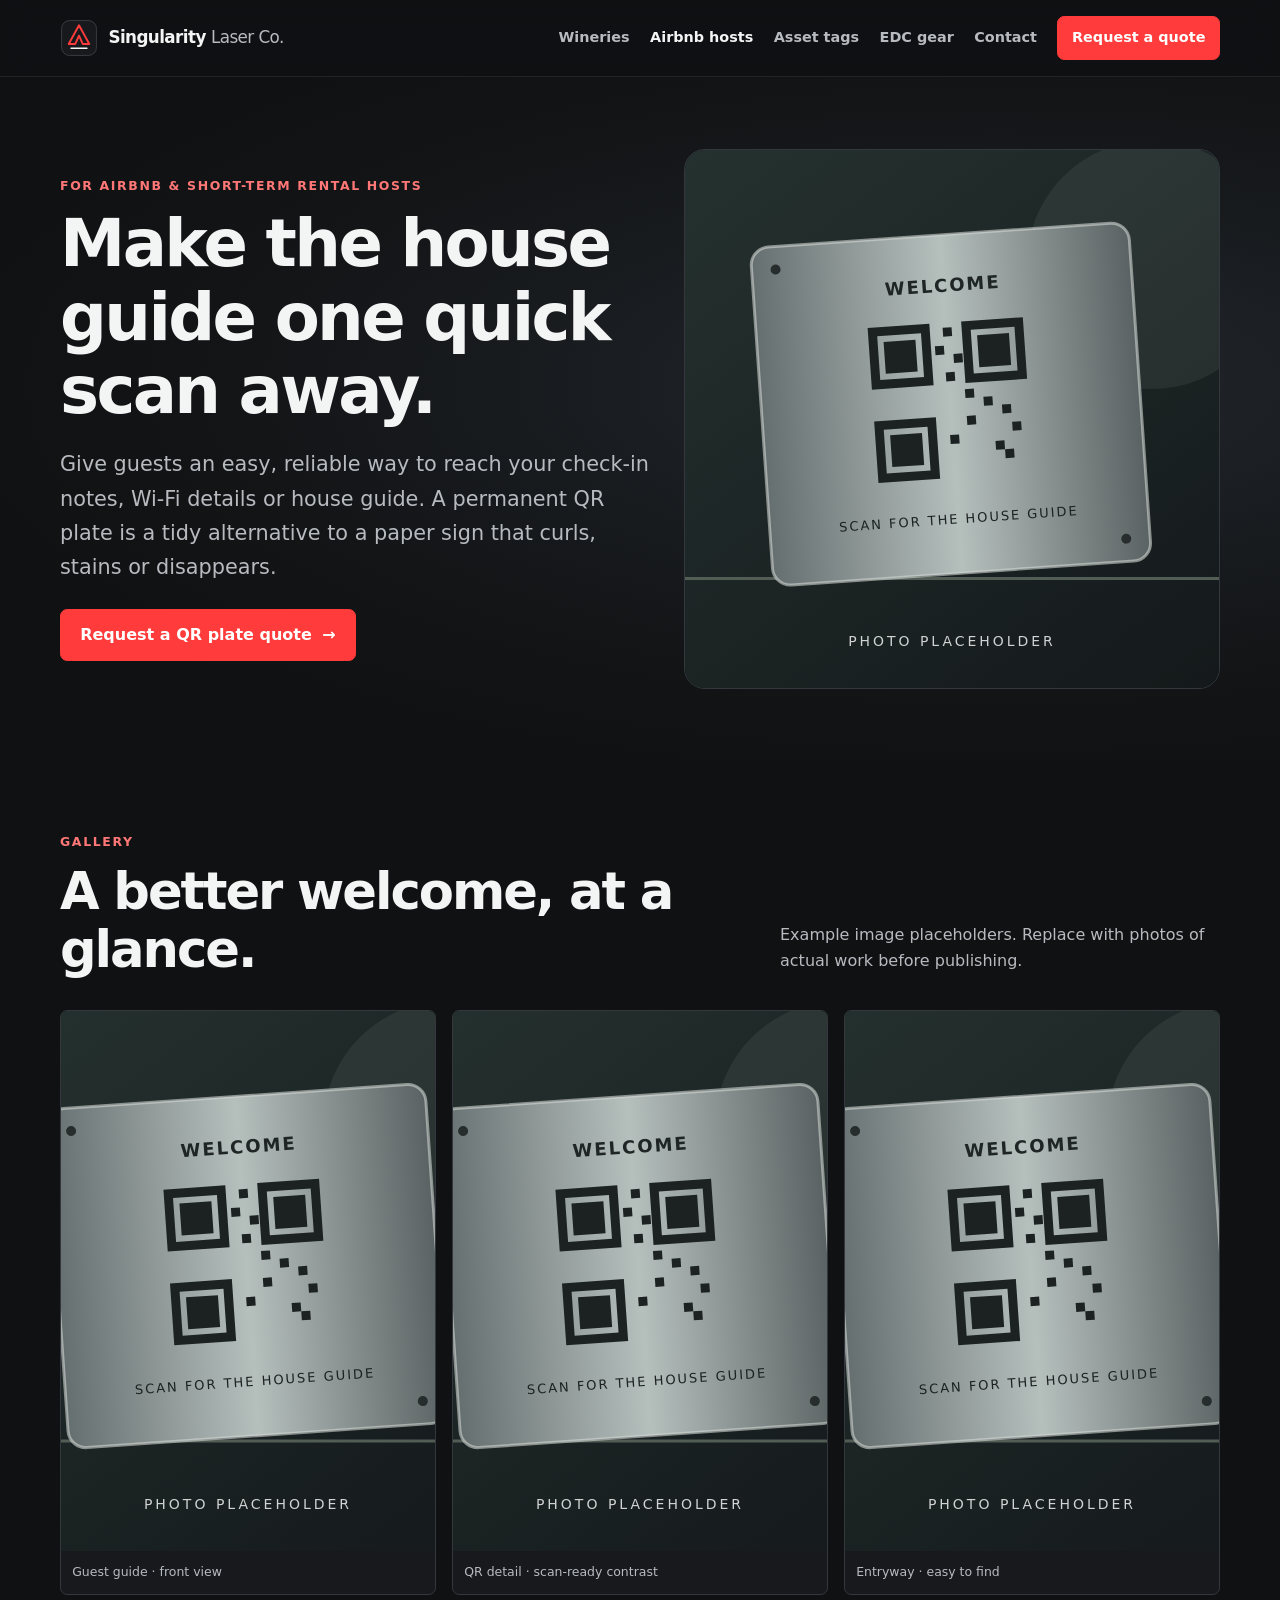
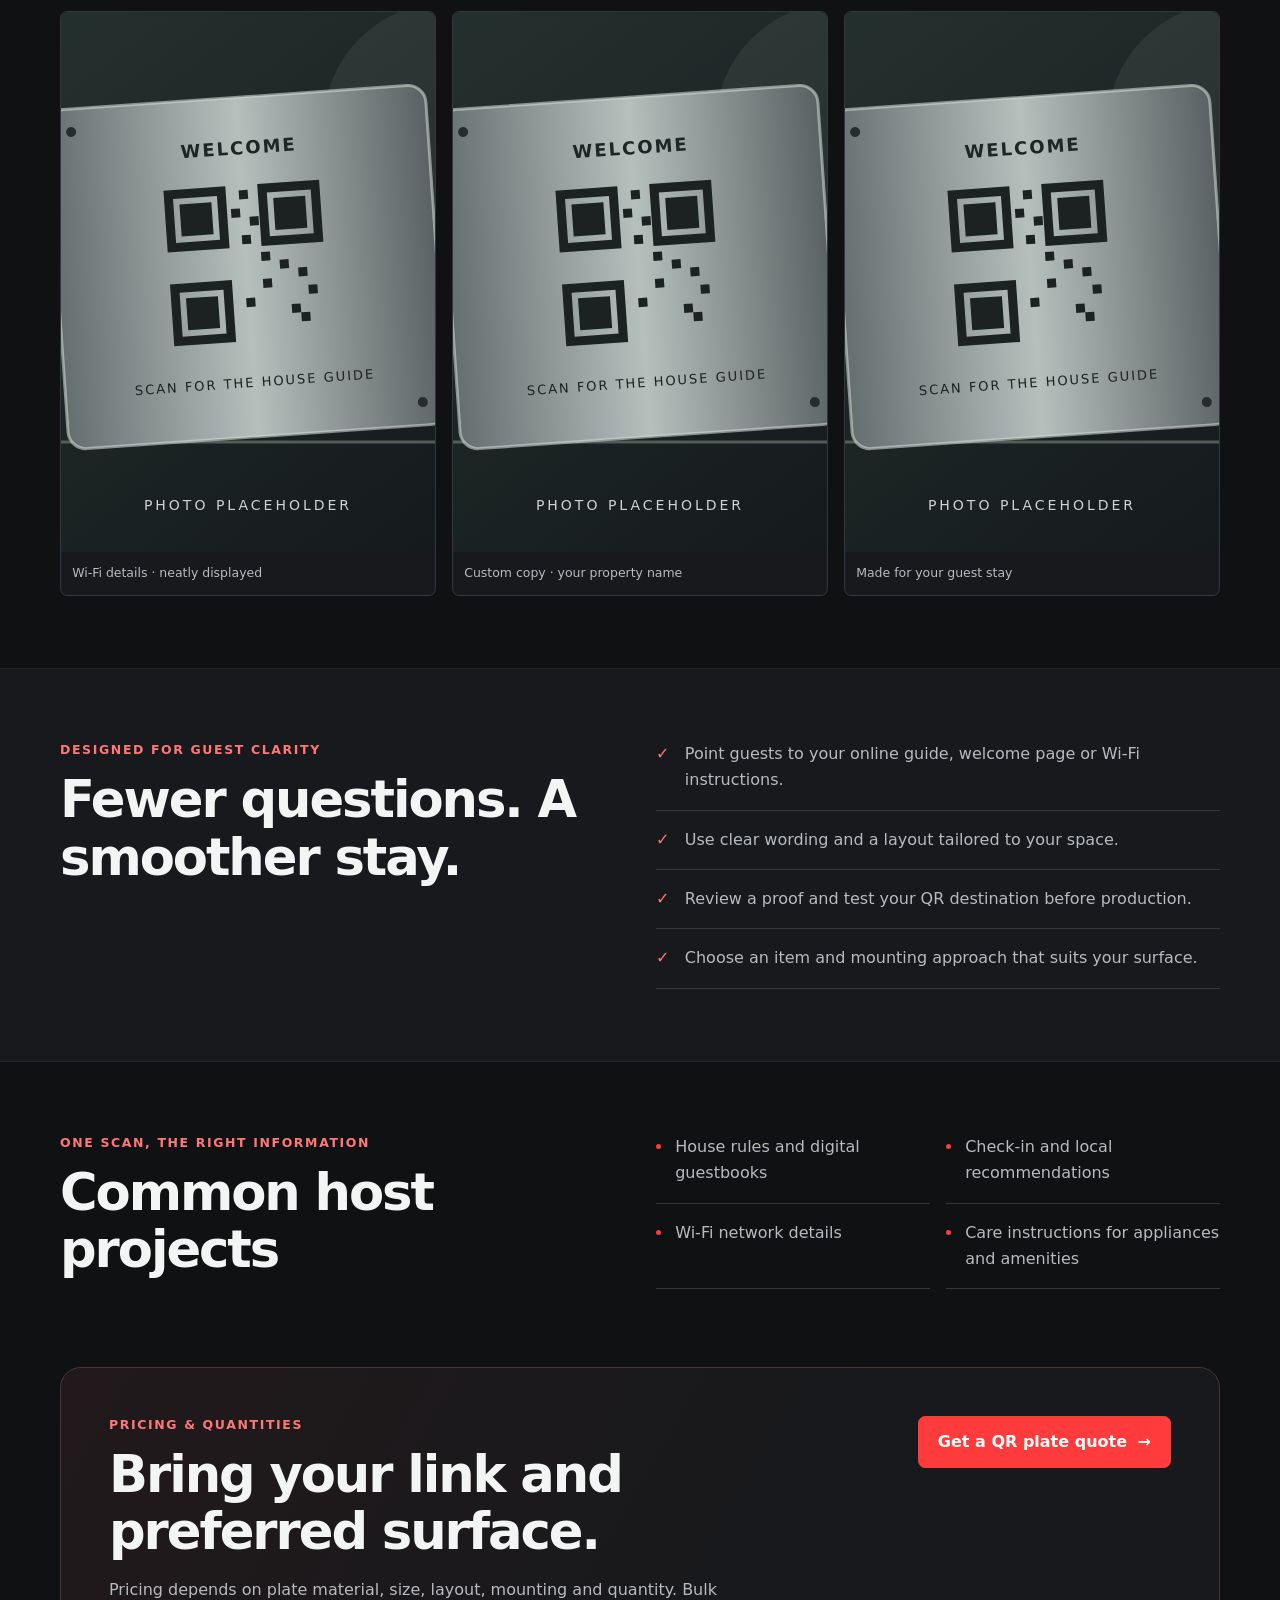
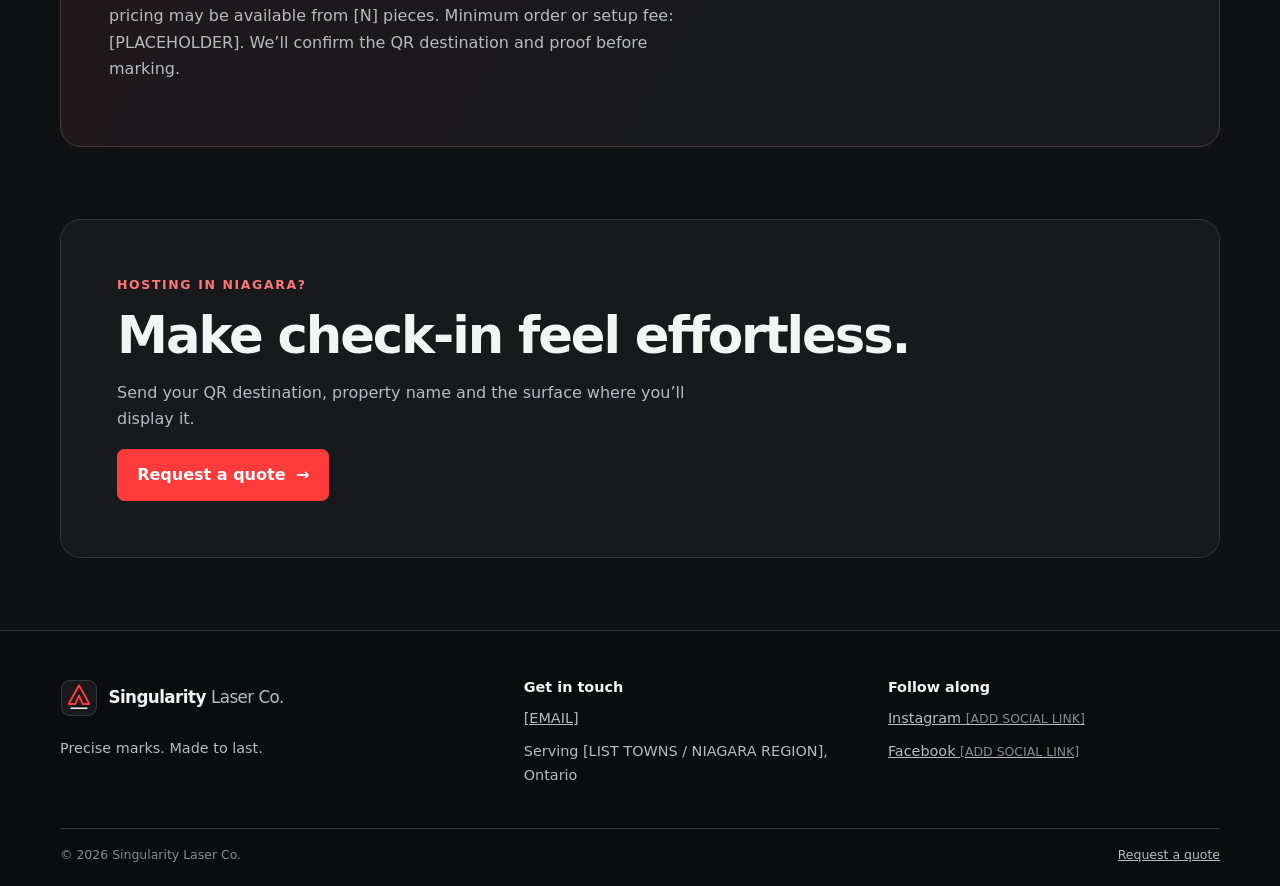
==== airbnb-qr-plates.html @ 9af8d46c "first commit" ====
<!doctype html>
<html lang="en-CA">
<head>
  <meta charset="utf-8"><meta name="viewport" content="width=device-width, initial-scale=1">
  <title>Custom Airbnb QR Code Plates in Niagara | Singularity Laser Co.</title>
  <meta name="description" content="Help Niagara short-term rental guests find your house guide with a durable custom QR plate. Share your link and item preference for a quote.">
  <meta name="theme-color" content="#101113"><link rel="canonical" href="https://[PLACEHOLDER]/airbnb-qr-plates.html">
  <meta property="og:type" content="website"><meta property="og:title" content="Custom Airbnb QR Code Plates in Niagara"><meta property="og:description" content="A durable, easy-to-find QR plate for your Niagara rental's guest guide."><meta property="og:url" content="https://[PLACEHOLDER]/airbnb-qr-plates.html"><meta property="og:image" content="https://[PLACEHOLDER]/assets/images/airbnb-qr-plate.svg">
  <link rel="icon" href="assets/icons/favicon.svg" type="image/svg+xml"><link rel="stylesheet" href="style.css"><script src="script.js" defer></script>
</head>
<body>
  <a class="skip-link" href="#main">Skip to content</a>
  <header class="site-header"><div class="container header-inner"><a class="brand" href="index.html" aria-label="Singularity Laser Co. home"><img src="assets/icons/logo.svg" width="42" height="42" alt=""><span>Singularity <span class="brand-light">Laser Co.</span></span></a><button class="menu-toggle" type="button" aria-expanded="false" aria-controls="primary-nav"><span class="sr-only">Toggle navigation</span><span class="menu-icon" aria-hidden="true"></span></button><nav class="site-nav" id="primary-nav" aria-label="Main navigation"><a href="winery-glassware.html">Wineries</a><a href="airbnb-qr-plates.html" aria-current="page">Airbnb hosts</a><a href="asset-tags.html">Asset tags</a><a href="edc-gear.html">EDC gear</a><a href="contact.html">Contact</a><a class="button button-small" href="contact.html#quote">Request a quote</a></nav></div></header>
  <main id="main">
    <section class="page-hero"><div class="container page-hero-grid"><div><p class="eyebrow">For Airbnb &amp; short-term rental hosts</p><h1>Make the house guide one quick scan away.</h1><p class="lead">Give guests an easy, reliable way to reach your check-in notes, Wi-Fi details or house guide. A permanent QR plate is a tidy alternative to a paper sign that curls, stains or disappears.</p><a class="button" href="contact.html#quote">Request a QR plate quote <span aria-hidden="true">→</span></a></div><img src="assets/images/airbnb-qr-plate.svg" width="720" height="540" alt="Placeholder illustration of a metal rental guest-guide QR plate"></div></section>
    <section class="section"><div class="container"><div class="section-heading"><div><p class="eyebrow">Gallery</p><h2>A better welcome, at a glance.</h2></div><p>Example image placeholders. Replace with photos of actual work before publishing.</p></div><div class="gallery-grid">
      <figure><img src="assets/images/airbnb-qr-plate.svg" width="720" height="540" loading="lazy" alt="Placeholder photo: front view of an engraved guest-guide QR plate"><figcaption>Guest guide · front view</figcaption></figure><figure><img src="assets/images/airbnb-qr-plate.svg" width="720" height="540" loading="lazy" alt="Placeholder photo: close detail of a QR code engraved on metal"><figcaption>QR detail · scan-ready contrast</figcaption></figure><figure><img src="assets/images/airbnb-qr-plate.svg" width="720" height="540" loading="lazy" alt="Placeholder photo: plate displayed beside a short-term rental entry"><figcaption>Entryway · easy to find</figcaption></figure><figure><img src="assets/images/airbnb-qr-plate.svg" width="720" height="540" loading="lazy" alt="Placeholder photo: rental Wi-Fi information plate on a table"><figcaption>Wi-Fi details · neatly displayed</figcaption></figure><figure><img src="assets/images/airbnb-qr-plate.svg" width="720" height="540" loading="lazy" alt="Placeholder photo: custom branded QR plate for a Niagara rental"><figcaption>Custom copy · your property name</figcaption></figure><figure><img src="assets/images/airbnb-qr-plate.svg" width="720" height="540" loading="lazy" alt="Placeholder photo: durable engraved QR plate ready for a rental host"><figcaption>Made for your guest stay</figcaption></figure>
    </div></div></section>
    <section class="section section-muted"><div class="container detail-grid"><div><p class="eyebrow">Designed for guest clarity</p><h2>Fewer questions. A smoother stay.</h2></div><ul class="benefit-list"><li>Point guests to your online guide, welcome page or Wi-Fi instructions.</li><li>Use clear wording and a layout tailored to your space.</li><li>Review a proof and test your QR destination before production.</li><li>Choose an item and mounting approach that suits your surface.</li></ul></div></section>
    <section class="section"><div class="container use-grid"><div><p class="eyebrow">One scan, the right information</p><h2>Common host projects</h2></div><ul class="use-list"><li>House rules and digital guestbooks</li><li>Check-in and local recommendations</li><li>Wi-Fi network details</li><li>Care instructions for appliances and amenities</li></ul></div></section>
    <section class="section pricing-section"><div class="container pricing-panel"><div><p class="eyebrow">Pricing &amp; quantities</p><h2>Bring your link and preferred surface.</h2><p>Pricing depends on plate material, size, layout, mounting and quantity. Bulk pricing may be available from [N] pieces. Minimum order or setup fee: [PLACEHOLDER]. We’ll confirm the QR destination and proof before marking.</p></div><a class="button" href="contact.html#quote">Get a QR plate quote <span aria-hidden="true">→</span></a></div></section>
    <section class="section final-cta"><div class="container"><p class="eyebrow">Hosting in Niagara?</p><h2>Make check-in feel effortless.</h2><p>Send your QR destination, property name and the surface where you’ll display it.</p><a class="button" href="contact.html#quote">Request a quote <span aria-hidden="true">→</span></a></div></section>
  </main>
  <footer class="site-footer"><div class="container footer-grid"><div><a class="brand" href="index.html"><img src="assets/icons/logo.svg" width="38" height="38" alt=""><span>Singularity <span class="brand-light">Laser Co.</span></span></a><p class="footer-tagline">Precise marks. Made to last.</p></div><div><h2>Get in touch</h2><a href="mailto:[EMAIL]">[EMAIL]</a><p>Serving [LIST TOWNS / NIAGARA REGION], Ontario</p></div><div><h2>Follow along</h2><a href="[INSTAGRAM URL]">Instagram <span class="fine-print">[ADD SOCIAL LINK]</span></a><a href="[FACEBOOK URL]">Facebook <span class="fine-print">[ADD SOCIAL LINK]</span></a></div></div><div class="container footer-bottom"><span>© <span data-year>2026</span> Singularity Laser Co.</span><a href="contact.html">Request a quote</a></div></footer>
</body></html>
---- style.css ----
:root {
  color-scheme: dark;
  --color-bg: #101113;
  --color-surface: #17191c;
  --color-surface-raised: #1d2024;
  --color-text: #f3f4f4;
  --color-muted: #b7bbc0;
  --color-subtle: #858b92;
  --color-accent: #ff3b3b;
  --color-border: #34383e;
  --font-body: Inter, ui-sans-serif, system-ui, -apple-system, BlinkMacSystemFont, "Segoe UI", sans-serif;
  --text-xs: .78rem;
  --text-sm: .9rem;
  --text-base: 1rem;
  --text-lg: 1.15rem;
  --text-xl: clamp(1.35rem, 2vw, 1.8rem);
  --text-2xl: clamp(2rem, 4vw, 3.2rem);
  --text-display: clamp(2.6rem, 6vw, 5rem);
  --space-1: .5rem;
  --space-2: 1rem;
  --space-3: 1.5rem;
  --space-4: 2rem;
  --space-5: 3rem;
  --space-6: 4.5rem;
  --space-7: 6rem;
  --radius-sm: .45rem;
  --radius-md: .9rem;
  --radius-lg: 1.3rem;
  --content-width: 1160px;
}

* { box-sizing: border-box; }
html { scroll-behavior: smooth; scroll-padding-top: 6rem; }
body { margin: 0; background: var(--color-bg); color: var(--color-text); font-family: var(--font-body); font-size: var(--text-base); line-height: 1.65; }
img { display: block; max-width: 100%; }
a { color: inherit; }
a:hover { color: var(--color-text); }
button, input, textarea { font: inherit; }
::selection { background: var(--color-accent); color: #fff; }
:focus-visible { outline: 3px solid var(--color-accent); outline-offset: 4px; }
.container { width: min(var(--content-width), calc(100% - 2.5rem)); margin-inline: auto; }
.sr-only { position: absolute; width: 1px; height: 1px; padding: 0; margin: -1px; overflow: hidden; clip: rect(0, 0, 0, 0); white-space: nowrap; border: 0; }
.skip-link { position: absolute; z-index: 20; top: .7rem; left: .7rem; padding: .7rem 1rem; background: var(--color-text); color: var(--color-bg); transform: translateY(-160%); }
.skip-link:focus { transform: translateY(0); }
.site-header { position: sticky; z-index: 10; top: 0; background: rgb(16 17 19 / 95%); border-bottom: 1px solid rgb(255 255 255 / 8%); backdrop-filter: blur(14px); }
.header-inner { min-height: 76px; display: flex; align-items: center; justify-content: space-between; gap: var(--space-3); }
.brand { display: inline-flex; align-items: center; gap: .65rem; color: var(--color-text); text-decoration: none; font-size: 1.05rem; font-weight: 750; letter-spacing: -.035em; white-space: nowrap; }
.brand img { width: 38px; height: 38px; }
.brand-light { color: var(--color-muted); font-weight: 450; }
.site-nav { display: flex; align-items: center; gap: clamp(.8rem, 1.6vw, 1.5rem); }
.site-nav a { color: var(--color-muted); text-decoration: none; font-size: var(--text-sm); font-weight: 550; white-space: nowrap; }
.site-nav a:hover, .site-nav a[aria-current="page"] { color: var(--color-text); }
.menu-toggle { display: none; border: 1px solid var(--color-border); background: transparent; color: var(--color-text); border-radius: var(--radius-sm); width: 44px; height: 44px; align-items: center; justify-content: center; cursor: pointer; }
.menu-icon, .menu-icon::before, .menu-icon::after { display: block; width: 19px; height: 2px; background: currentColor; position: relative; }
.menu-icon::before, .menu-icon::after { content: ""; position: absolute; left: 0; }
.menu-icon::before { top: -6px; }.menu-icon::after { top: 6px; }
.button { display: inline-flex; min-height: 50px; align-items: center; justify-content: center; gap: .65rem; padding: .75rem 1.2rem; border: 1px solid var(--color-accent); border-radius: var(--radius-sm); background: var(--color-accent); color: #fff !important; text-decoration: none; font-weight: 750; transition: background .18s ease, transform .18s ease, border-color .18s ease; }
.button:hover { background: #e72e2e; border-color: #e72e2e; transform: translateY(-2px); }
.button-small { min-height: 40px; padding: .55rem .85rem; font-size: var(--text-sm) !important; }
.text-link { color: var(--color-text); text-decoration-color: var(--color-accent); text-decoration-thickness: 2px; text-underline-offset: .3em; font-weight: 650; }
.text-link:hover { color: var(--color-accent); }
.eyebrow { margin: 0 0 .8rem; color: #ff7777; font-size: var(--text-xs); font-weight: 800; letter-spacing: .13em; line-height: 1.4; text-transform: uppercase; }
h1, h2, h3, p { margin-top: 0; }
h1, h2, h3 { line-height: 1.12; letter-spacing: -.04em; }
h1 { margin-bottom: 1.25rem; font-size: var(--text-display); }
h2 { margin-bottom: 1rem; font-size: var(--text-2xl); }
h3 { margin-bottom: .65rem; font-size: var(--text-lg); }
p { color: var(--color-muted); }
.lead { max-width: 650px; font-size: clamp(1.1rem, 2vw, 1.3rem); }
.hero { position: relative; overflow: hidden; padding: clamp(4rem, 9vw, 8rem) 0; background: radial-gradient(ellipse at 79% 40%, #24282d 0, #15171a 39%, #101113 73%); }
.hero-grid { display: grid; align-items: center; gap: var(--space-5); }
.hero-copy { max-width: 680px; }
.hero h1 { max-width: 760px; }
.hero-subline { max-width: 600px; margin-bottom: var(--space-3); font-size: clamp(1.15rem, 2vw, 1.35rem); }
.hero-actions { display: flex; align-items: center; flex-wrap: wrap; gap: 1.4rem; }
.hero-note { margin: 1.5rem 0 0; color: var(--color-subtle); font-size: var(--text-sm); }
.hero-art { position: relative; overflow: hidden; border: 1px solid #44494f; border-radius: var(--radius-lg); box-shadow: 0 25px 90px rgb(0 0 0 / 35%); }
.hero-art img { width: 100%; height: auto; aspect-ratio: 4 / 3; object-fit: cover; }
.image-label { position: absolute; right: 1rem; bottom: 1rem; padding: .45rem .7rem; border: 1px solid rgb(255 255 255 / 20%); border-radius: 2px; background: rgb(16 17 19 / 78%); color: var(--color-text); font-size: .65rem; letter-spacing: .12em; }
.section { padding: var(--space-6) 0; }
.section-muted { background: var(--color-surface); border-block: 1px solid rgb(255 255 255 / 5%); }
.section-heading { display: flex; align-items: end; justify-content: space-between; gap: var(--space-4); margin-bottom: var(--space-4); }
.section-heading h2 { margin-bottom: 0; }
.section-heading > p { max-width: 440px; margin-bottom: .2rem; }
.portfolio-grid { display: grid; grid-template-columns: 1fr; gap: 1rem; }
.portfolio-card { overflow: hidden; border: 1px solid var(--color-border); border-radius: var(--radius-md); background: var(--color-surface); transition: transform .2s ease, border-color .2s ease, box-shadow .2s ease; }
.portfolio-card:hover { transform: translateY(-4px); border-color: #666d75; box-shadow: 0 16px 38px rgb(0 0 0 / 24%); }
.portfolio-card > a { display: block; height: 100%; text-decoration: none; }
.portfolio-card img { width: 100%; aspect-ratio: 4 / 3; object-fit: cover; }
.card-copy { padding: 1.25rem; }
.card-copy h3 { color: var(--color-text); }
.card-copy p { min-height: 3.3em; margin-bottom: 1rem; font-size: var(--text-sm); }
.card-copy .text-link { font-size: var(--text-sm); }
.steps { display: grid; grid-template-columns: 1fr; gap: 1rem; margin: 0; padding: 0; list-style: none; }
.steps li { padding: 1.35rem; border: 1px solid var(--color-border); border-radius: var(--radius-md); background: var(--color-bg); }
.step-number { display: inline-block; margin-bottom: 1.25rem; color: #ff7777; font-size: var(--text-sm); font-weight: 800; letter-spacing: .1em; }
.steps h3 { font-size: 1.05rem; }.steps p { margin: 0; font-size: var(--text-sm); }
.capabilities-grid, .detail-grid, .use-grid { display: grid; gap: var(--space-4); align-items: start; }
.capabilities-grid > div:first-child { max-width: 460px; }
.material-panel { padding: 1.5rem; border: 1px solid var(--color-border); border-radius: var(--radius-md); background: var(--color-surface); }
.material-list { display: grid; grid-template-columns: 1fr 1fr; gap: .9rem 1rem; margin: 0 0 1.4rem; padding: 0; list-style: none; }
.material-list li { color: var(--color-text); font-weight: 650; }
.material-list li::before { content: "↗"; margin-right: .55rem; color: var(--color-accent); }
.material-note { display: block; padding-left: 1.4rem; color: var(--color-subtle); font-size: .68rem; font-weight: 500; }
.fine-print { color: var(--color-subtle); font-size: var(--text-xs); }
.fine-print strong { color: var(--color-muted); }
.pricing-section { padding-top: 0; }
.pricing-panel { display: flex; flex-direction: column; justify-content: space-between; gap: var(--space-4); padding: clamp(1.5rem, 4vw, 3rem); border: 1px solid #493638; border-radius: var(--radius-lg); background: linear-gradient(120deg, #21191b, #17191c 64%); }
.pricing-panel > div:first-child { max-width: 610px; }
.price-points { display: grid; gap: 1rem; align-content: start; }
.price-points p { margin: 0; }.price-points p:not(.fine-print) { display: flex; flex-direction: column; gap: .1rem; }
.price-points p span { color: var(--color-muted); font-size: var(--text-sm); }
.price-points strong { color: var(--color-text); font-size: 1.4rem; }
.price-points .fine-print { margin-bottom: .5rem; }
.testimonial-grid { display: grid; gap: 1rem; }
blockquote { margin: 0; padding: 1.5rem; border: 1px solid var(--color-border); border-radius: var(--radius-md); background: var(--color-surface); }
blockquote p { color: var(--color-text); font-size: var(--text-lg); }
blockquote cite { color: var(--color-text); font-size: var(--text-sm); font-style: normal; font-weight: 700; }
blockquote cite span { color: var(--color-subtle); font-weight: 450; }
.about-section { background: var(--color-surface); }
.about-grid { display: grid; align-items: center; gap: var(--space-4); }
.about-photo { width: 100%; max-height: 440px; aspect-ratio: 5 / 4; object-fit: cover; border: 1px solid var(--color-border); border-radius: var(--radius-md); }
.site-footer { padding: var(--space-5) 0 1.25rem; background: #0b0c0d; border-top: 1px solid var(--color-border); }
.footer-grid { display: grid; gap: var(--space-4); padding-bottom: var(--space-4); }
.footer-grid h2 { margin-bottom: .75rem; font-size: var(--text-sm); letter-spacing: 0; }
.footer-grid p, .footer-grid > div > a:not(.brand) { display: block; margin-bottom: .55rem; color: var(--color-muted); font-size: var(--text-sm); }
.footer-grid a:hover, .footer-bottom a:hover { color: var(--color-accent); }
.footer-tagline { margin: .75rem 0 0; font-size: var(--text-sm); }
.footer-bottom { display: flex; justify-content: space-between; gap: 1rem; padding-top: 1rem; border-top: 1px solid var(--color-border); color: var(--color-subtle); font-size: var(--text-xs); }
.footer-bottom a { color: var(--color-muted); }
.page-hero { padding: var(--space-6) 0; background: radial-gradient(ellipse at 78% 45%, #22262b, #121416 57%, #101113 78%); }
.page-hero-grid { display: grid; align-items: center; gap: var(--space-4); }
.page-hero-grid > div { max-width: 650px; }
.page-hero-grid img { width: 100%; aspect-ratio: 4 / 3; object-fit: cover; border: 1px solid var(--color-border); border-radius: var(--radius-lg); }
.page-hero h1 { font-size: clamp(2.5rem, 5.2vw, 4.1rem); }
.page-hero .lead { margin-bottom: 1.5rem; }
.gallery-grid { display: grid; grid-template-columns: 1fr 1fr; gap: .8rem; }
.gallery-grid figure { overflow: hidden; margin: 0; border: 1px solid var(--color-border); border-radius: var(--radius-sm); background: var(--color-surface); }
.gallery-grid img { width: 100%; aspect-ratio: 4 / 3; object-fit: cover; }
.gallery-grid figcaption { padding: .7rem; color: var(--color-muted); font-size: var(--text-xs); }
.benefit-list, .use-list { display: grid; gap: 1rem; margin: 0; padding: 0; list-style: none; }
.benefit-list li, .use-list li { position: relative; padding: 0 0 1rem 1.8rem; border-bottom: 1px solid var(--color-border); color: var(--color-muted); }
.benefit-list li::before { content: "✓"; position: absolute; left: 0; color: #ff7777; font-weight: 800; }
.use-list { grid-template-columns: 1fr; }
.use-list li { padding-left: 1.2rem; }
.use-list li::before { content: ""; position: absolute; top: .63em; left: 0; width: 5px; height: 5px; border-radius: 50%; background: var(--color-accent); }
.pricing-panel > .button { align-self: flex-start; }
.final-cta { padding-top: 0; }
.final-cta .container { padding: clamp(1.75rem, 5vw, 3.5rem); border: 1px solid var(--color-border); border-radius: var(--radius-lg); background: var(--color-surface); }
.final-cta p:not(.eyebrow) { max-width: 620px; }
.contact-hero { padding-bottom: var(--space-4); }
.contact-hero h1 { font-size: clamp(2.6rem, 5.5vw, 4.5rem); }
.contact-grid { display: grid; align-items: start; gap: var(--space-4); }
.form-panel, .payment-panel { padding: clamp(1.25rem, 3vw, 2rem); border: 1px solid var(--color-border); border-radius: var(--radius-md); background: var(--color-surface); }
.form-panel h2, .payment-panel h2 { font-size: var(--text-xl); }
.form-intro { margin-bottom: 1.5rem; font-size: var(--text-sm); }
.form-intro span, .field label span:not(.optional) { color: #ff7777; }
.quote-form { display: grid; gap: 1.15rem; }
.form-row { display: grid; gap: 1.15rem; }
.field { display: grid; gap: .45rem; }
.field label { color: var(--color-text); font-size: var(--text-sm); font-weight: 700; }
.optional { color: var(--color-subtle); font-weight: 450; }
.field input, .field textarea { width: 100%; min-height: 48px; padding: .75rem .85rem; border: 1px solid #555b63; border-radius: var(--radius-sm); background: #101113; color: var(--color-text); }
.field textarea { min-height: 130px; resize: vertical; }
.field input::placeholder, .field textarea::placeholder { color: #8b9097; }
.field input[type="file"] { padding: .55rem; font-size: var(--text-sm); }
.field input[type="file"]::file-selector-button { margin-right: .8rem; padding: .45rem .65rem; border: 1px solid var(--color-border); border-radius: 3px; background: var(--color-surface-raised); color: var(--color-text); cursor: pointer; }
.field small { color: var(--color-subtle); font-size: var(--text-xs); }
.form-status { min-height: 1.5em; margin: -.25rem 0 0; font-size: var(--text-sm); }
.form-status[data-state="error"] { color: #ff8585; }
.form-status[data-state="success"] { color: #a7e6bd; }
.quote-form .fine-print { margin: 0; }.quote-form .fine-print a { color: var(--color-text); text-underline-offset: .2em; }
.payment-panel { background: linear-gradient(145deg, #1a1c1f, #131416); }
.payment-steps { display: grid; gap: 1.1rem; margin: 1.6rem 0; padding: 0; list-style: none; }
.payment-steps li { display: grid; gap: .25rem; padding-bottom: 1rem; border-bottom: 1px solid var(--color-border); }
.payment-steps strong { color: var(--color-text); }.payment-steps span { color: var(--color-muted); font-size: var(--text-sm); }

@media (min-width: 600px) {
  .portfolio-grid, .testimonial-grid { grid-template-columns: repeat(2, minmax(0, 1fr)); }
  .steps { grid-template-columns: repeat(2, minmax(0, 1fr)); }
  .gallery-grid { grid-template-columns: repeat(3, minmax(0, 1fr)); gap: 1rem; }
  .use-list { grid-template-columns: 1fr 1fr; }
  .footer-grid { grid-template-columns: 1.3fr 1fr 1fr; }
  .form-row { grid-template-columns: 1fr 1fr; }
}
@media (min-width: 860px) {
  .hero-grid { grid-template-columns: 1.05fr .95fr; }
  .portfolio-grid { grid-template-columns: repeat(4, minmax(0, 1fr)); }
  .steps { grid-template-columns: repeat(4, minmax(0, 1fr)); }
  .capabilities-grid, .detail-grid, .use-grid { grid-template-columns: 1fr 1fr; }
  .pricing-panel { flex-direction: row; align-items: center; }
  .price-points { min-width: 220px; }
  .testimonial-grid { grid-template-columns: repeat(3, minmax(0, 1fr)); }
  .about-grid { grid-template-columns: .8fr 1.2fr; gap: var(--space-6); }
  .about-photo { max-height: 500px; aspect-ratio: 4 / 5; }
  .page-hero-grid { grid-template-columns: 1.05fr .95fr; }
  .contact-grid { grid-template-columns: 1.2fr .8fr; gap: var(--space-5); }
  .contact-hero { padding-bottom: var(--space-5); }
}
@media (max-width: 859px) {
  .menu-toggle { display: inline-flex; }
  .site-nav { position: absolute; top: calc(100% + 1px); right: 0; left: 0; display: none; align-items: stretch; padding: .8rem 1.25rem 1.25rem; border-bottom: 1px solid var(--color-border); background: #101113; }
  .site-nav.is-open { display: flex; flex-direction: column; }
  .site-nav a { padding: .55rem .25rem; }
  .site-nav .button { align-self: flex-start; padding-inline: .85rem; }
  .section-heading { align-items: start; flex-direction: column; gap: .8rem; }
}
@media (max-width: 420px) {
  .container { width: min(var(--content-width), calc(100% - 1.5rem)); }
  .brand { gap: .45rem; font-size: .96rem; }
  .brand img { width: 34px; height: 34px; }
  .gallery-grid { gap: .5rem; }
  .gallery-grid figcaption { padding: .55rem; font-size: .68rem; }
  .material-panel { padding: 1rem; }
  .material-list { grid-template-columns: 1fr; }
}
@media (prefers-reduced-motion: reduce) {
  *, *::before, *::after { scroll-behavior: auto !important; transition-duration: .01ms !important; animation-duration: .01ms !important; animation-iteration-count: 1 !important; }
}
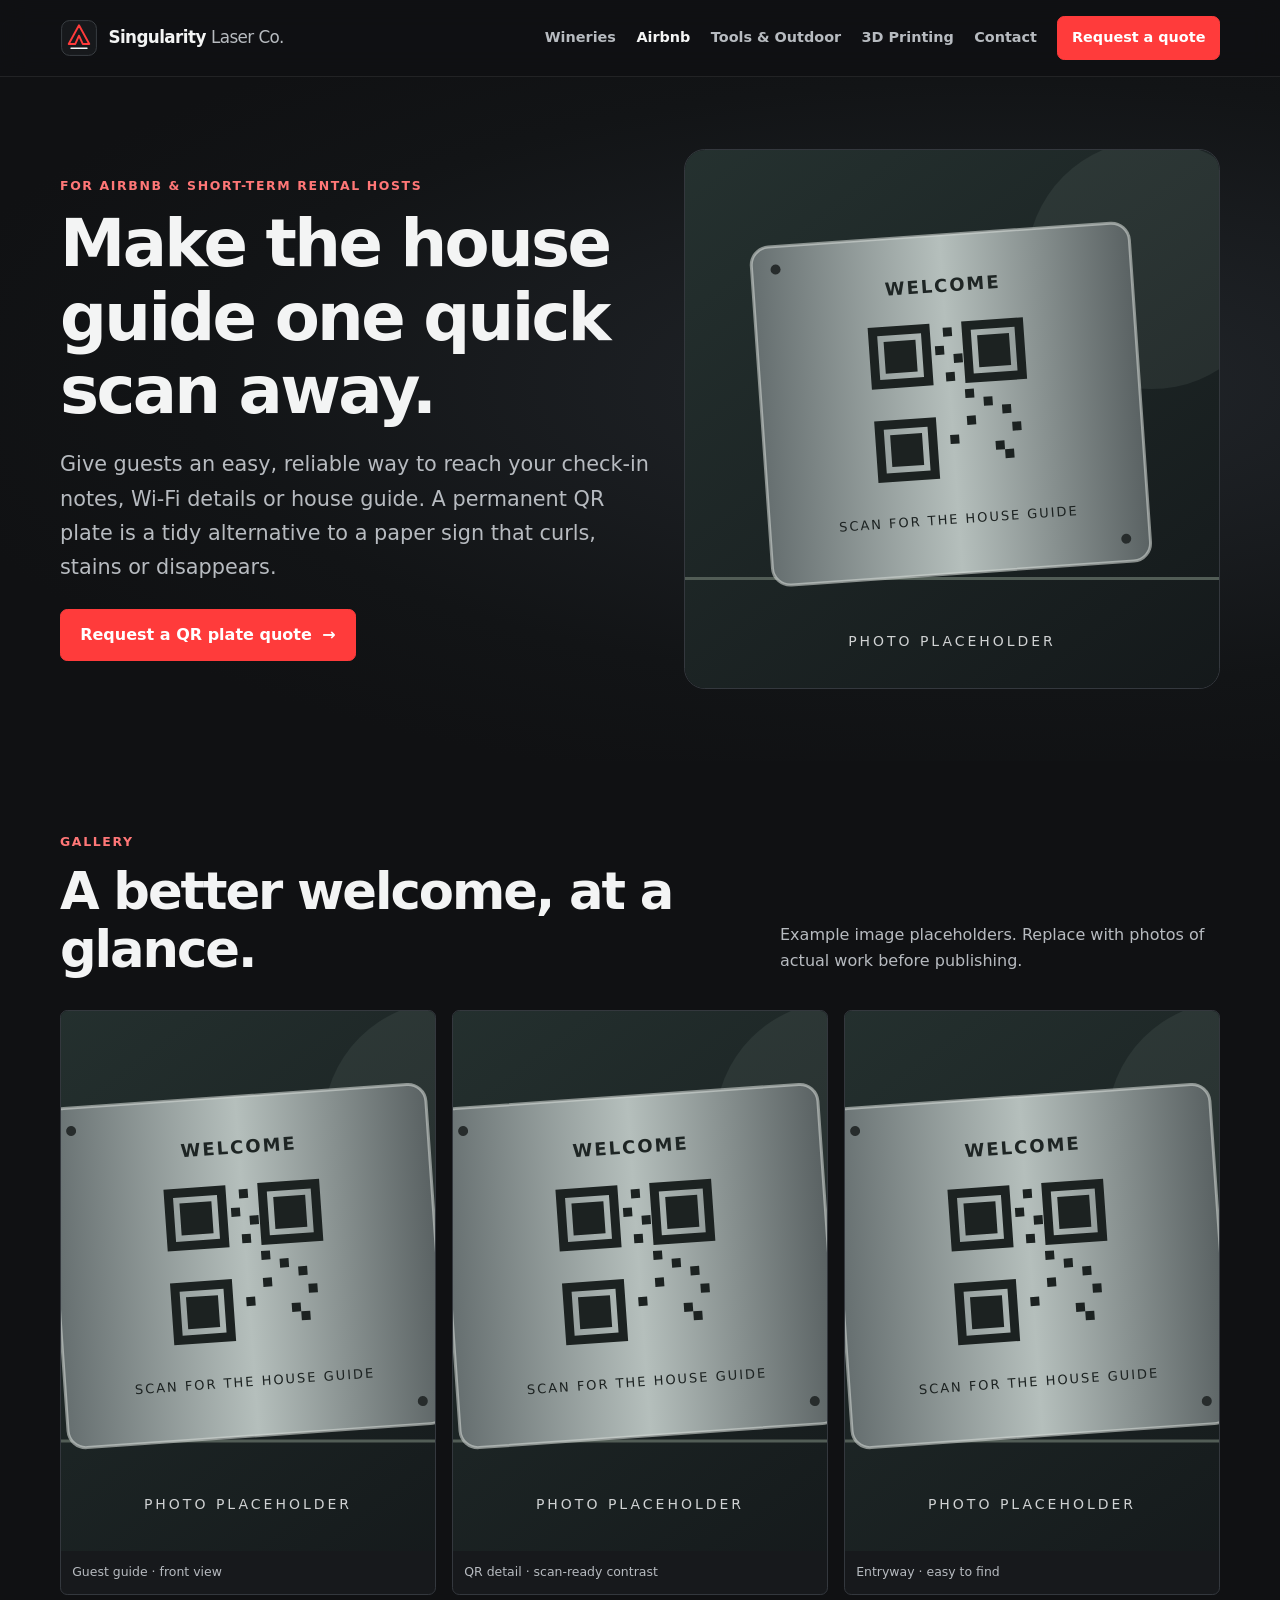
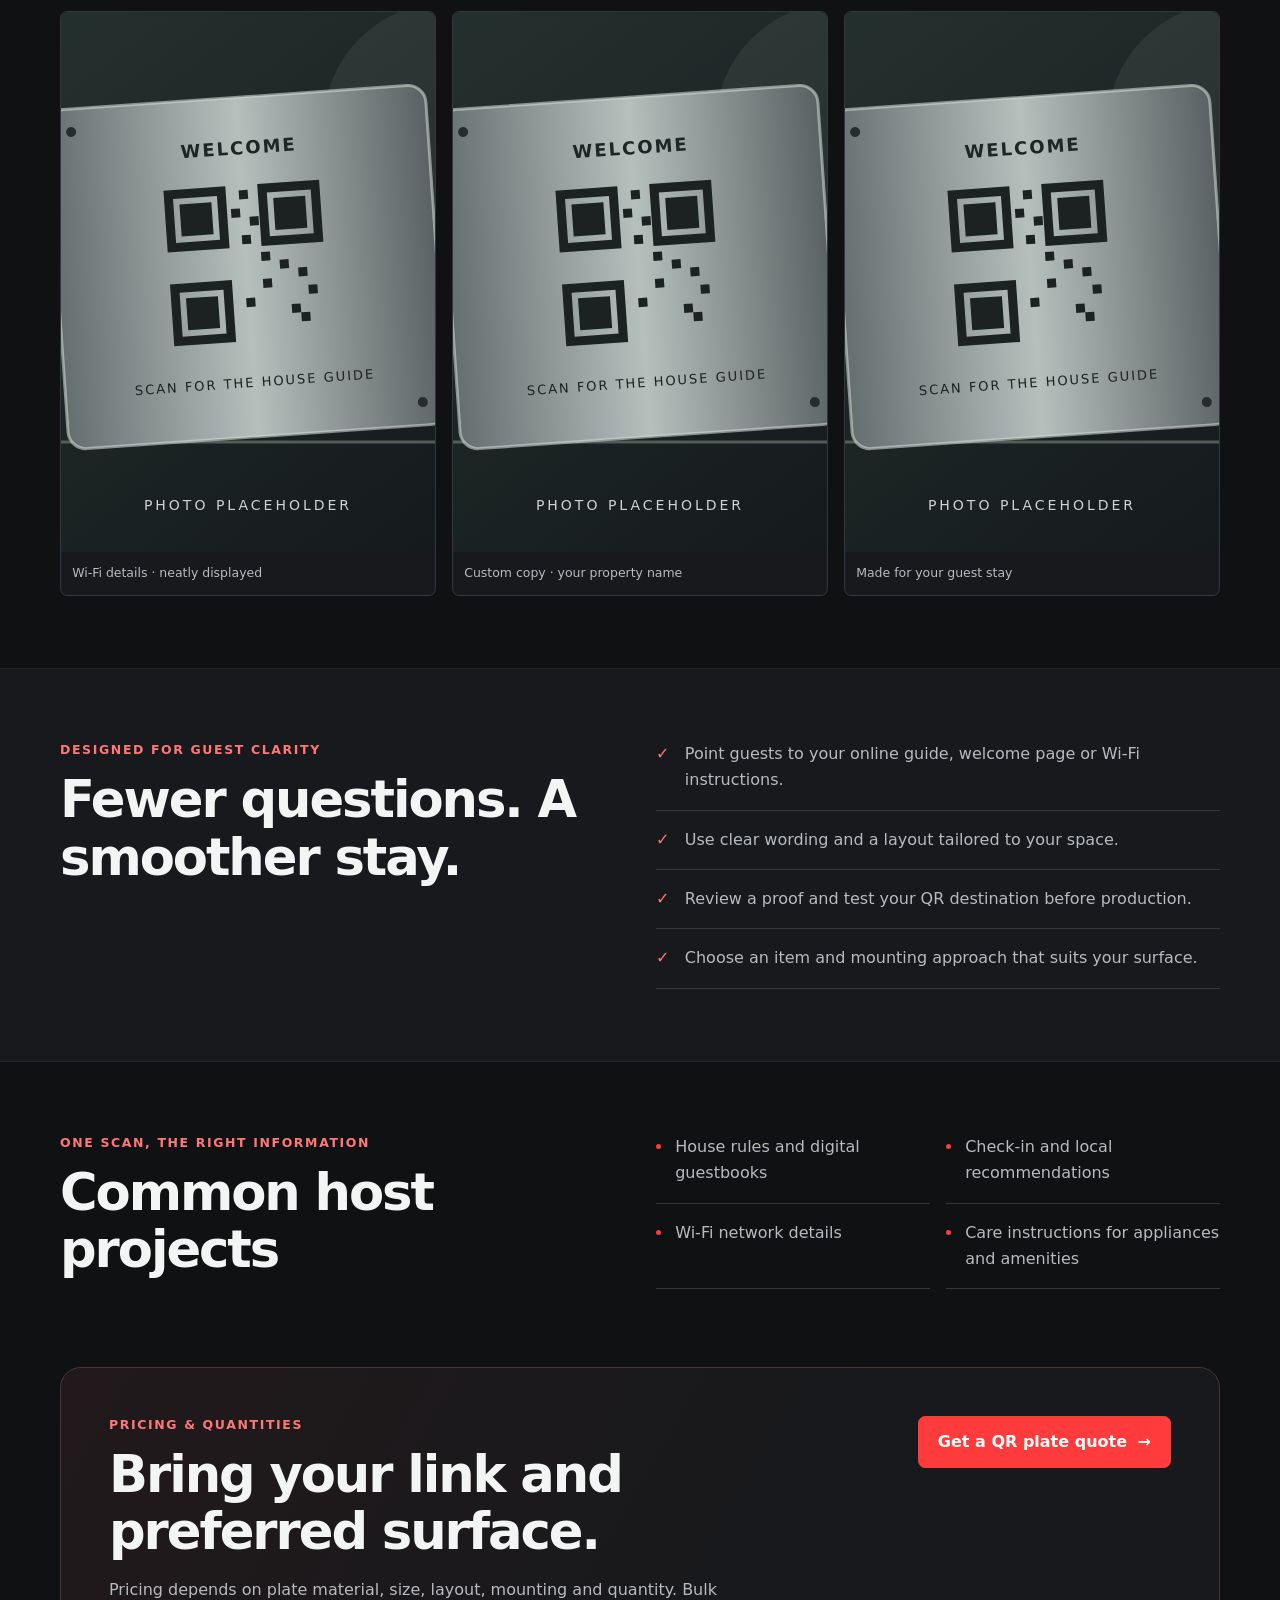
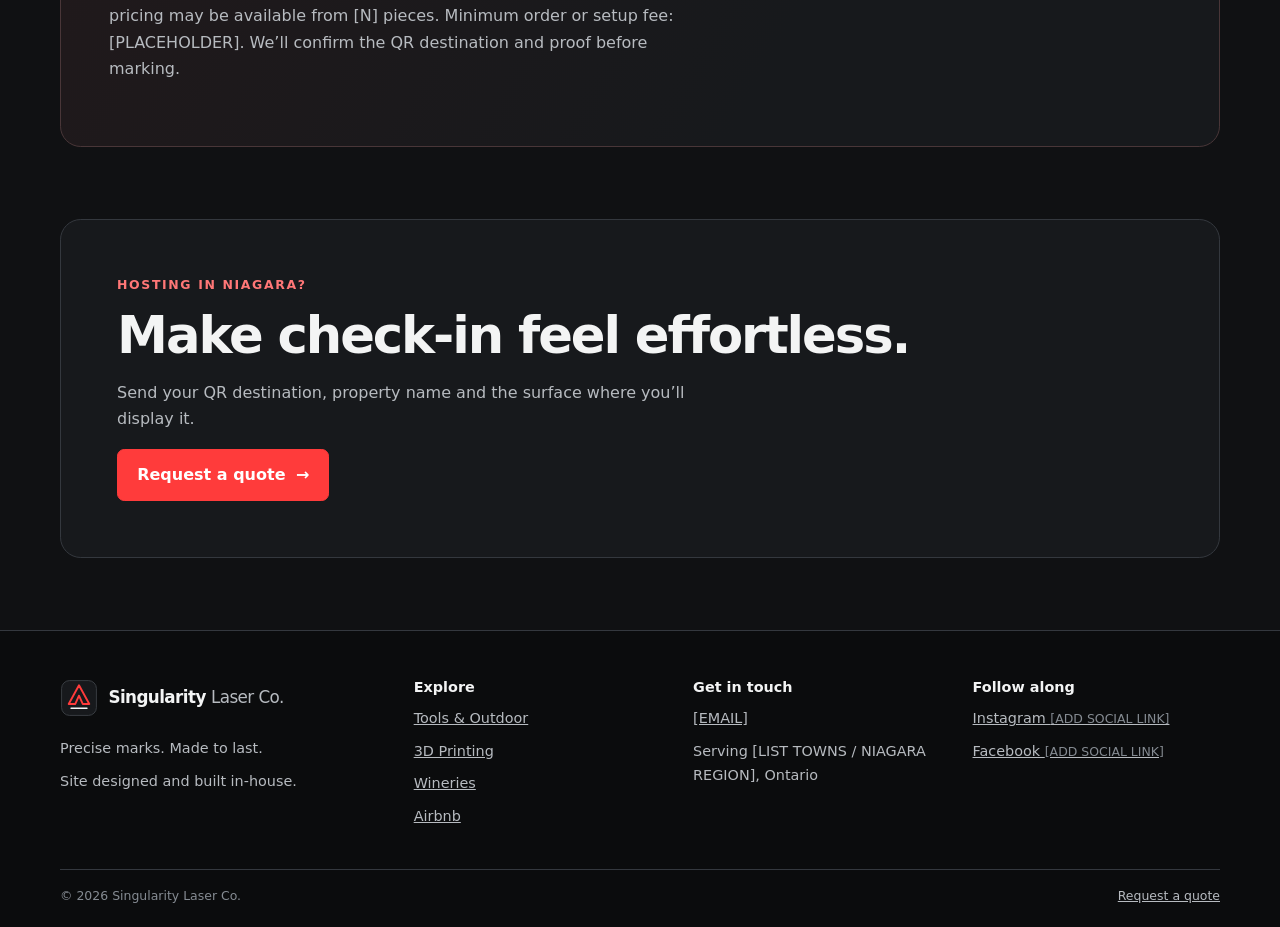
==== commit 173bc6fc: "Update site 2026-11-08 20:52" ====
--- a/airbnb-qr-plates.html
+++ b/airbnb-qr-plates.html
@@ -10,16 +10,16 @@
 </head>
 <body>
   <a class="skip-link" href="#main">Skip to content</a>
-  <header class="site-header"><div class="container header-inner"><a class="brand" href="index.html" aria-label="Singularity Laser Co. home"><img src="assets/icons/logo.svg" width="42" height="42" alt=""><span>Singularity <span class="brand-light">Laser Co.</span></span></a><button class="menu-toggle" type="button" aria-expanded="false" aria-controls="primary-nav"><span class="sr-only">Toggle navigation</span><span class="menu-icon" aria-hidden="true"></span></button><nav class="site-nav" id="primary-nav" aria-label="Main navigation"><a href="winery-glassware.html">Wineries</a><a href="airbnb-qr-plates.html" aria-current="page">Airbnb hosts</a><a href="asset-tags.html">Asset tags</a><a href="edc-gear.html">EDC gear</a><a href="contact.html">Contact</a><a class="button button-small" href="contact.html#quote">Request a quote</a></nav></div></header>
+  <header class="site-header"><div class="container header-inner"><a class="brand" href="index.html" aria-label="Singularity Laser Co. home"><img src="assets/icons/logo.svg" width="42" height="42" alt=""><span>Singularity <span class="brand-light">Laser Co.</span></span></a><button class="menu-toggle" type="button" aria-expanded="false" aria-controls="primary-nav"><span class="sr-only">Toggle navigation</span><span class="menu-icon" aria-hidden="true"></span></button><nav class="site-nav" id="primary-nav" aria-label="Main navigation"><a href="winery-glassware.html">Wineries</a><a href="airbnb-qr-plates.html" aria-current="page">Airbnb</a><a href="tools-outdoor.html">Tools &amp; Outdoor</a><a href="3d-printing.html">3D Printing</a><a href="contact.html">Contact</a><a class="button button-small" href="contact.html?type=laser#quote">Request a quote</a></nav></div></header>
   <main id="main">
-    <section class="page-hero"><div class="container page-hero-grid"><div><p class="eyebrow">For Airbnb &amp; short-term rental hosts</p><h1>Make the house guide one quick scan away.</h1><p class="lead">Give guests an easy, reliable way to reach your check-in notes, Wi-Fi details or house guide. A permanent QR plate is a tidy alternative to a paper sign that curls, stains or disappears.</p><a class="button" href="contact.html#quote">Request a QR plate quote <span aria-hidden="true">→</span></a></div><img src="assets/images/airbnb-qr-plate.svg" width="720" height="540" alt="Placeholder illustration of a metal rental guest-guide QR plate"></div></section>
+    <section class="page-hero"><div class="container page-hero-grid"><div><p class="eyebrow">For Airbnb &amp; short-term rental hosts</p><h1>Make the house guide one quick scan away.</h1><p class="lead">Give guests an easy, reliable way to reach your check-in notes, Wi-Fi details or house guide. A permanent QR plate is a tidy alternative to a paper sign that curls, stains or disappears.</p><a class="button" href="contact.html?type=laser#quote">Request a QR plate quote <span aria-hidden="true">→</span></a></div><img src="assets/images/airbnb-qr-plate.svg" width="720" height="540" alt="Placeholder illustration of a metal rental guest-guide QR plate"></div></section>
     <section class="section"><div class="container"><div class="section-heading"><div><p class="eyebrow">Gallery</p><h2>A better welcome, at a glance.</h2></div><p>Example image placeholders. Replace with photos of actual work before publishing.</p></div><div class="gallery-grid">
       <figure><img src="assets/images/airbnb-qr-plate.svg" width="720" height="540" loading="lazy" alt="Placeholder photo: front view of an engraved guest-guide QR plate"><figcaption>Guest guide · front view</figcaption></figure><figure><img src="assets/images/airbnb-qr-plate.svg" width="720" height="540" loading="lazy" alt="Placeholder photo: close detail of a QR code engraved on metal"><figcaption>QR detail · scan-ready contrast</figcaption></figure><figure><img src="assets/images/airbnb-qr-plate.svg" width="720" height="540" loading="lazy" alt="Placeholder photo: plate displayed beside a short-term rental entry"><figcaption>Entryway · easy to find</figcaption></figure><figure><img src="assets/images/airbnb-qr-plate.svg" width="720" height="540" loading="lazy" alt="Placeholder photo: rental Wi-Fi information plate on a table"><figcaption>Wi-Fi details · neatly displayed</figcaption></figure><figure><img src="assets/images/airbnb-qr-plate.svg" width="720" height="540" loading="lazy" alt="Placeholder photo: custom branded QR plate for a Niagara rental"><figcaption>Custom copy · your property name</figcaption></figure><figure><img src="assets/images/airbnb-qr-plate.svg" width="720" height="540" loading="lazy" alt="Placeholder photo: durable engraved QR plate ready for a rental host"><figcaption>Made for your guest stay</figcaption></figure>
     </div></div></section>
     <section class="section section-muted"><div class="container detail-grid"><div><p class="eyebrow">Designed for guest clarity</p><h2>Fewer questions. A smoother stay.</h2></div><ul class="benefit-list"><li>Point guests to your online guide, welcome page or Wi-Fi instructions.</li><li>Use clear wording and a layout tailored to your space.</li><li>Review a proof and test your QR destination before production.</li><li>Choose an item and mounting approach that suits your surface.</li></ul></div></section>
     <section class="section"><div class="container use-grid"><div><p class="eyebrow">One scan, the right information</p><h2>Common host projects</h2></div><ul class="use-list"><li>House rules and digital guestbooks</li><li>Check-in and local recommendations</li><li>Wi-Fi network details</li><li>Care instructions for appliances and amenities</li></ul></div></section>
-    <section class="section pricing-section"><div class="container pricing-panel"><div><p class="eyebrow">Pricing &amp; quantities</p><h2>Bring your link and preferred surface.</h2><p>Pricing depends on plate material, size, layout, mounting and quantity. Bulk pricing may be available from [N] pieces. Minimum order or setup fee: [PLACEHOLDER]. We’ll confirm the QR destination and proof before marking.</p></div><a class="button" href="contact.html#quote">Get a QR plate quote <span aria-hidden="true">→</span></a></div></section>
-    <section class="section final-cta"><div class="container"><p class="eyebrow">Hosting in Niagara?</p><h2>Make check-in feel effortless.</h2><p>Send your QR destination, property name and the surface where you’ll display it.</p><a class="button" href="contact.html#quote">Request a quote <span aria-hidden="true">→</span></a></div></section>
+    <section class="section pricing-section"><div class="container pricing-panel"><div><p class="eyebrow">Pricing &amp; quantities</p><h2>Bring your link and preferred surface.</h2><p>Pricing depends on plate material, size, layout, mounting and quantity. Bulk pricing may be available from [N] pieces. Minimum order or setup fee: [PLACEHOLDER]. We’ll confirm the QR destination and proof before marking.</p></div><a class="button" href="contact.html?type=laser#quote">Get a QR plate quote <span aria-hidden="true">→</span></a></div></section>
+    <section class="section final-cta"><div class="container"><p class="eyebrow">Hosting in Niagara?</p><h2>Make check-in feel effortless.</h2><p>Send your QR destination, property name and the surface where you’ll display it.</p><a class="button" href="contact.html?type=laser#quote">Request a quote <span aria-hidden="true">→</span></a></div></section>
   </main>
-  <footer class="site-footer"><div class="container footer-grid"><div><a class="brand" href="index.html"><img src="assets/icons/logo.svg" width="38" height="38" alt=""><span>Singularity <span class="brand-light">Laser Co.</span></span></a><p class="footer-tagline">Precise marks. Made to last.</p></div><div><h2>Get in touch</h2><a href="mailto:[EMAIL]">[EMAIL]</a><p>Serving [LIST TOWNS / NIAGARA REGION], Ontario</p></div><div><h2>Follow along</h2><a href="[INSTAGRAM URL]">Instagram <span class="fine-print">[ADD SOCIAL LINK]</span></a><a href="[FACEBOOK URL]">Facebook <span class="fine-print">[ADD SOCIAL LINK]</span></a></div></div><div class="container footer-bottom"><span>© <span data-year>2026</span> Singularity Laser Co.</span><a href="contact.html">Request a quote</a></div></footer>
+  <footer class="site-footer"><div class="container footer-grid"><div><a class="brand" href="index.html"><img src="assets/icons/logo.svg" width="38" height="38" alt=""><span>Singularity <span class="brand-light">Laser Co.</span></span></a><p class="footer-tagline">Precise marks. Made to last.</p><p class="footer-site-note">Site designed and built in-house.</p></div><div><h2>Explore</h2><a href="tools-outdoor.html">Tools &amp; Outdoor</a><a href="3d-printing.html">3D Printing</a><a href="winery-glassware.html">Wineries</a><a href="airbnb-qr-plates.html">Airbnb</a></div><div><h2>Get in touch</h2><a href="mailto:[EMAIL]">[EMAIL]</a><p>Serving [LIST TOWNS / NIAGARA REGION], Ontario</p></div><div><h2>Follow along</h2><a href="[INSTAGRAM URL]">Instagram <span class="fine-print">[ADD SOCIAL LINK]</span></a><a href="[FACEBOOK URL]">Facebook <span class="fine-print">[ADD SOCIAL LINK]</span></a></div></div><div class="container footer-bottom"><span>© <span data-year>2026</span> Singularity Laser Co.</span><a href="contact.html?type=laser#quote">Request a quote</a></div></footer>
 </body></html>
--- a/style.css
+++ b/style.css
@@ -126,6 +126,7 @@
 .footer-grid p, .footer-grid > div > a:not(.brand) { display: block; margin-bottom: .55rem; color: var(--color-muted); font-size: var(--text-sm); }
 .footer-grid a:hover, .footer-bottom a:hover { color: var(--color-accent); }
 .footer-tagline { margin: .75rem 0 0; font-size: var(--text-sm); }
+.footer-site-note { margin: .35rem 0 0; color: var(--color-subtle); font-size: var(--text-xs); }
 .footer-bottom { display: flex; justify-content: space-between; gap: 1rem; padding-top: 1rem; border-top: 1px solid var(--color-border); color: var(--color-subtle); font-size: var(--text-xs); }
 .footer-bottom a { color: var(--color-muted); }
 .page-hero { padding: var(--space-6) 0; background: radial-gradient(ellipse at 78% 45%, #22262b, #121416 57%, #101113 78%); }
@@ -160,9 +161,13 @@
 .field { display: grid; gap: .45rem; }
 .field label { color: var(--color-text); font-size: var(--text-sm); font-weight: 700; }
 .optional { color: var(--color-subtle); font-weight: 450; }
-.field input, .field textarea { width: 100%; min-height: 48px; padding: .75rem .85rem; border: 1px solid #555b63; border-radius: var(--radius-sm); background: #101113; color: var(--color-text); }
+.field input, .field textarea, .field select { width: 100%; min-height: 48px; padding: .75rem .85rem; border: 1px solid #555b63; border-radius: var(--radius-sm); background: #101113; color: var(--color-text); }
 .field textarea { min-height: 130px; resize: vertical; }
 .field input::placeholder, .field textarea::placeholder { color: #8b9097; }
+.delivery-details { display: grid; gap: 1rem; }
+.delivery-details[aria-live] { min-width: 0; }
+.delivery-extra[hidden] { display: none !important; }
+.pickup-note { margin: 0; color: var(--color-muted); font-size: var(--text-sm); }
 .field input[type="file"] { padding: .55rem; font-size: var(--text-sm); }
 .field input[type="file"]::file-selector-button { margin-right: .8rem; padding: .45rem .65rem; border: 1px solid var(--color-border); border-radius: 3px; background: var(--color-surface-raised); color: var(--color-text); cursor: pointer; }
 .field small { color: var(--color-subtle); font-size: var(--text-xs); }
@@ -180,12 +185,14 @@
   .steps { grid-template-columns: repeat(2, minmax(0, 1fr)); }
   .gallery-grid { grid-template-columns: repeat(3, minmax(0, 1fr)); gap: 1rem; }
   .use-list { grid-template-columns: 1fr 1fr; }
-  .footer-grid { grid-template-columns: 1.3fr 1fr 1fr; }
+  .footer-grid { grid-template-columns: 1fr 1fr; }
   .form-row { grid-template-columns: 1fr 1fr; }
 }
 @media (min-width: 860px) {
   .hero-grid { grid-template-columns: 1.05fr .95fr; }
-  .portfolio-grid { grid-template-columns: repeat(4, minmax(0, 1fr)); }
+  .portfolio-grid { grid-template-columns: repeat(6, minmax(0, 1fr)); }
+  .portfolio-card { grid-column: span 2; }
+  .portfolio-card:nth-child(n + 4) { grid-column: span 3; }
   .steps { grid-template-columns: repeat(4, minmax(0, 1fr)); }
   .capabilities-grid, .detail-grid, .use-grid { grid-template-columns: 1fr 1fr; }
   .pricing-panel { flex-direction: row; align-items: center; }
@@ -196,13 +203,16 @@
   .page-hero-grid { grid-template-columns: 1.05fr .95fr; }
   .contact-grid { grid-template-columns: 1.2fr .8fr; gap: var(--space-5); }
   .contact-hero { padding-bottom: var(--space-5); }
-}
-@media (max-width: 859px) {
+  .footer-grid { grid-template-columns: 1.3fr 1fr 1fr 1fr; }
+}
+@media (max-width: 1099px) {
   .menu-toggle { display: inline-flex; }
   .site-nav { position: absolute; top: calc(100% + 1px); right: 0; left: 0; display: none; align-items: stretch; padding: .8rem 1.25rem 1.25rem; border-bottom: 1px solid var(--color-border); background: #101113; }
   .site-nav.is-open { display: flex; flex-direction: column; }
   .site-nav a { padding: .55rem .25rem; }
   .site-nav .button { align-self: flex-start; padding-inline: .85rem; }
+}
+@media (max-width: 859px) {
   .section-heading { align-items: start; flex-direction: column; gap: .8rem; }
 }
 @media (max-width: 420px) {
